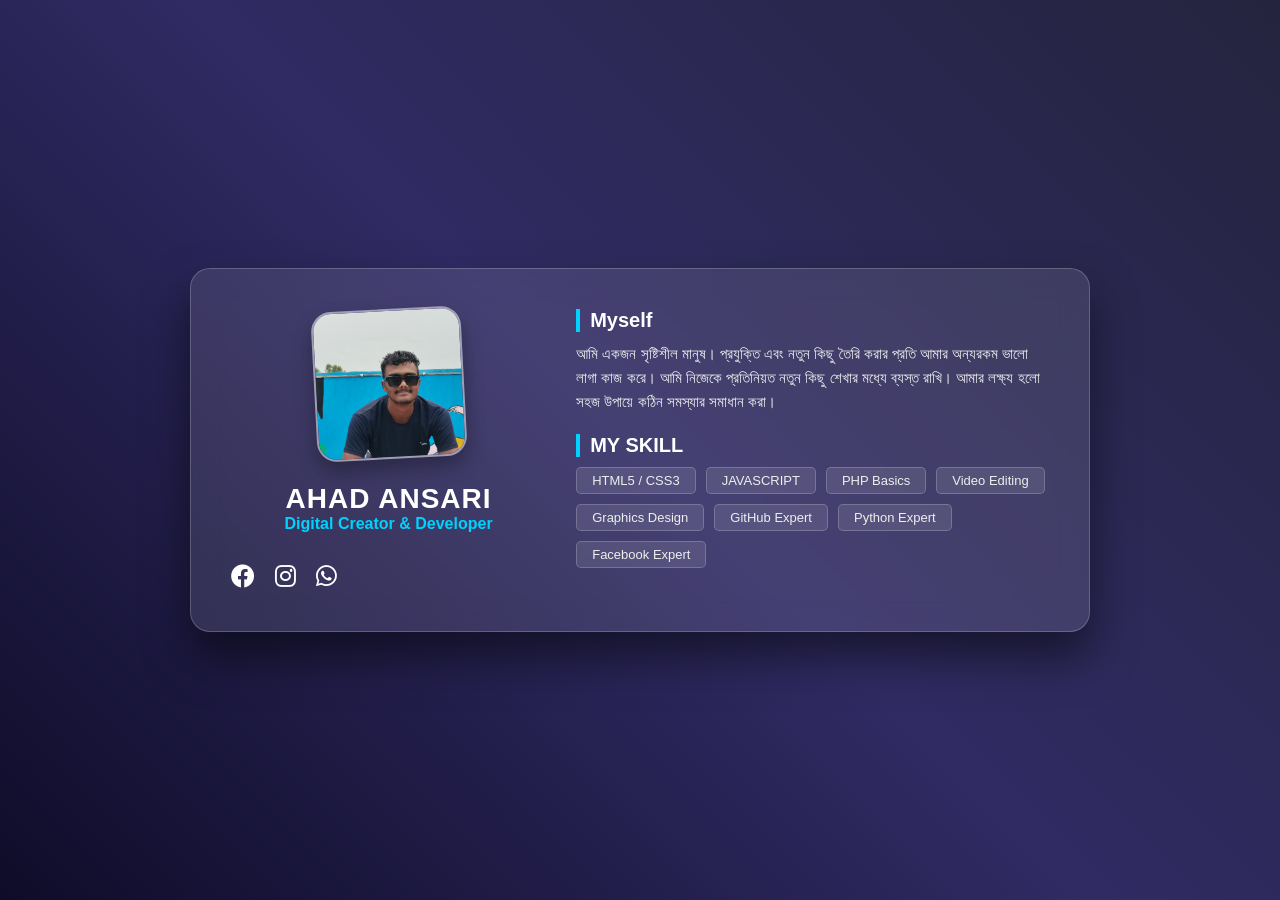
==== index.html @ 4c9f2fdc "Add files via upload" ====
<!DOCTYPE html>
<html lang="bn" oncontextmenu="return false;">
<head>
    <meta charset="UTF-8">
    <meta name="viewport" content="width=device-width, initial-scale=1.0">
    <title>WEALCAME TO MY PROFILE</title>
    <link rel="stylesheet" href="https://cdnjs.cloudflare.com/ajax/libs/font-awesome/6.0.0/css/all.min.css">
    
    <style>
        /* ইউনিক গ্লাস ডিজাইন */
        * { margin: 0; padding: 0; box-sizing: border-box; }
        
        body { 
            background: linear-gradient(45deg, #0f0c29, #302b63, #24243e); 
            height: 100vh; display: flex; justify-content: center; align-items: center;
            font-family: 'Segoe UI', sans-serif; overflow: hidden;
            -webkit-user-select: none; user-select: none;
        }

        .container {
            position: relative; width: 90%; max-width: 900px; height: auto;
            background: rgba(255, 255, 255, 0.1); backdrop-filter: blur(15px);
            border-radius: 20px; border: 1px solid rgba(255, 255, 255, 0.2);
            padding: 40px; display: flex; flex-wrap: wrap; gap: 30px;
            box-shadow: 0 25px 45px rgba(0,0,0,0.5);
        }

        /* বাম পাশের প্রোফাইল অংশ */
        .profile-side { flex: 1; min-width: 250px; text-align: center; }
        
        .profile-img {
            width: 150px; height: 150px; border-radius: 20px;
            object-fit: cover; border: 2px solid rgba(255, 255, 255, 0.5);
            box-shadow: 0 10px 20px rgba(0,0,0,0.3); transform: rotate(-3deg);
        }

        .profile-side h1 { color: #fff; margin-top: 20px; font-size: 28px; letter-spacing: 1px; }
        .profile-side p { color: #00d2ff; font-weight: bold; margin-bottom: 20px; }

        /* ডান পাশের বায়ো অংশ */
        .bio-side { flex: 1.5; min-width: 300px; color: #eee; }
        .bio-side h2 { color: #fff; font-size: 20px; margin-bottom: 10px; border-left: 4px solid #00d2ff; padding-left: 10px; }
        .bio-side p { font-size: 15px; line-height: 1.6; margin-bottom: 20px; }

        .skill-container { display: flex; flex-wrap: wrap; gap: 10px; }
        .skill-badge { background: rgba(255,255,255,0.1); padding: 5px 15px; border-radius: 5px; font-size: 13px; border: 1px solid rgba(255,255,255,0.2); transition: 0.3s; }
        .skill-badge:hover { background: #00d2ff; color: #000; font-weight: bold; }

        /* সোশ্যাল বাটন */
        .social-links { margin-top: 30px; display: flex; gap: 20px; }
        .social-links a { color: #fff; font-size: 24px; transition: 0.3s; }
        .social-links a:hover { color: #00d2ff; transform: scale(1.3); }

        /* মোবাইল স্ক্রিন এর জন্য */
        @media (max-width: 768px) {
            .container { flex-direction: column; text-align: center; height: 90vh; overflow-y: auto; }
            .profile-side h1 { font-size: 22px; }
            .bio-side h2 { border-left: none; border-bottom: 2px solid #00d2ff; display: inline-block; padding: 0 10px; }
        }
    </style>
</head>
<body>

    <div class="container">
        <div class="profile-side">
            <img src="photo.jpg" alt="Profile" class="profile-img">
            <h1>AHAD ANSARI</h1>
            <p>Digital Creator & Developer</p>
            
            <div class="social-links">
                <a href="https://www.facebook.com/md.abdul.ahad.hossain98" target="_blank"><i class="fab fa-facebook"></i></a>
                <a href="https://instagram.com/md_ahad_hossain44" target="_blank"><i class="fab fa-instagram"></i></a>
                <a href="https://wa.me/8801865378777" target="_blank"><i class="fab fa-whatsapp"></i></a>
            </div>
        </div>

        <div class="bio-side">
            <h2>Myself</h2>
            <p>আমি একজন সৃষ্টিশীল মানুষ। প্রযুক্তি এবং নতুন কিছু তৈরি করার প্রতি আমার অন্যরকম ভালো লাগা কাজ করে। আমি নিজেকে প্রতিনিয়ত নতুন কিছু শেখার মধ্যে ব্যস্ত রাখি। আমার লক্ষ্য হলো সহজ উপায়ে কঠিন সমস্যার সমাধান করা।</p>

            <h2>MY SKILL</h2>
            <div class="skill-container">
                <div class="skill-badge">HTML5 / CSS3</div>
                <div class="skill-badge">JAVASCRIPT</div>
                <div class="skill-badge">PHP Basics</div>
                <div class="skill-badge">Video Editing</div>
                <div class="skill-badge">Graphics Design</div>
                <div class="skill-badge">GitHub Expert</div>
                <div class="skill-badge">Python Expert</div>
                <div class="skill-badge">Facebook Expert</div>
            </div>
        </div>
    </div>

    <script>
        // সিকিউরিটি স্ক্রিপ্ট
        document.onkeydown = function(e) {
            if (e.ctrlKey && (e.keyCode === 67 || e.keyCode === 85 || e.keyCode === 73 || e.keyCode === 83)) {
                return false;
            }
        };
    </script>
</body>
</html>
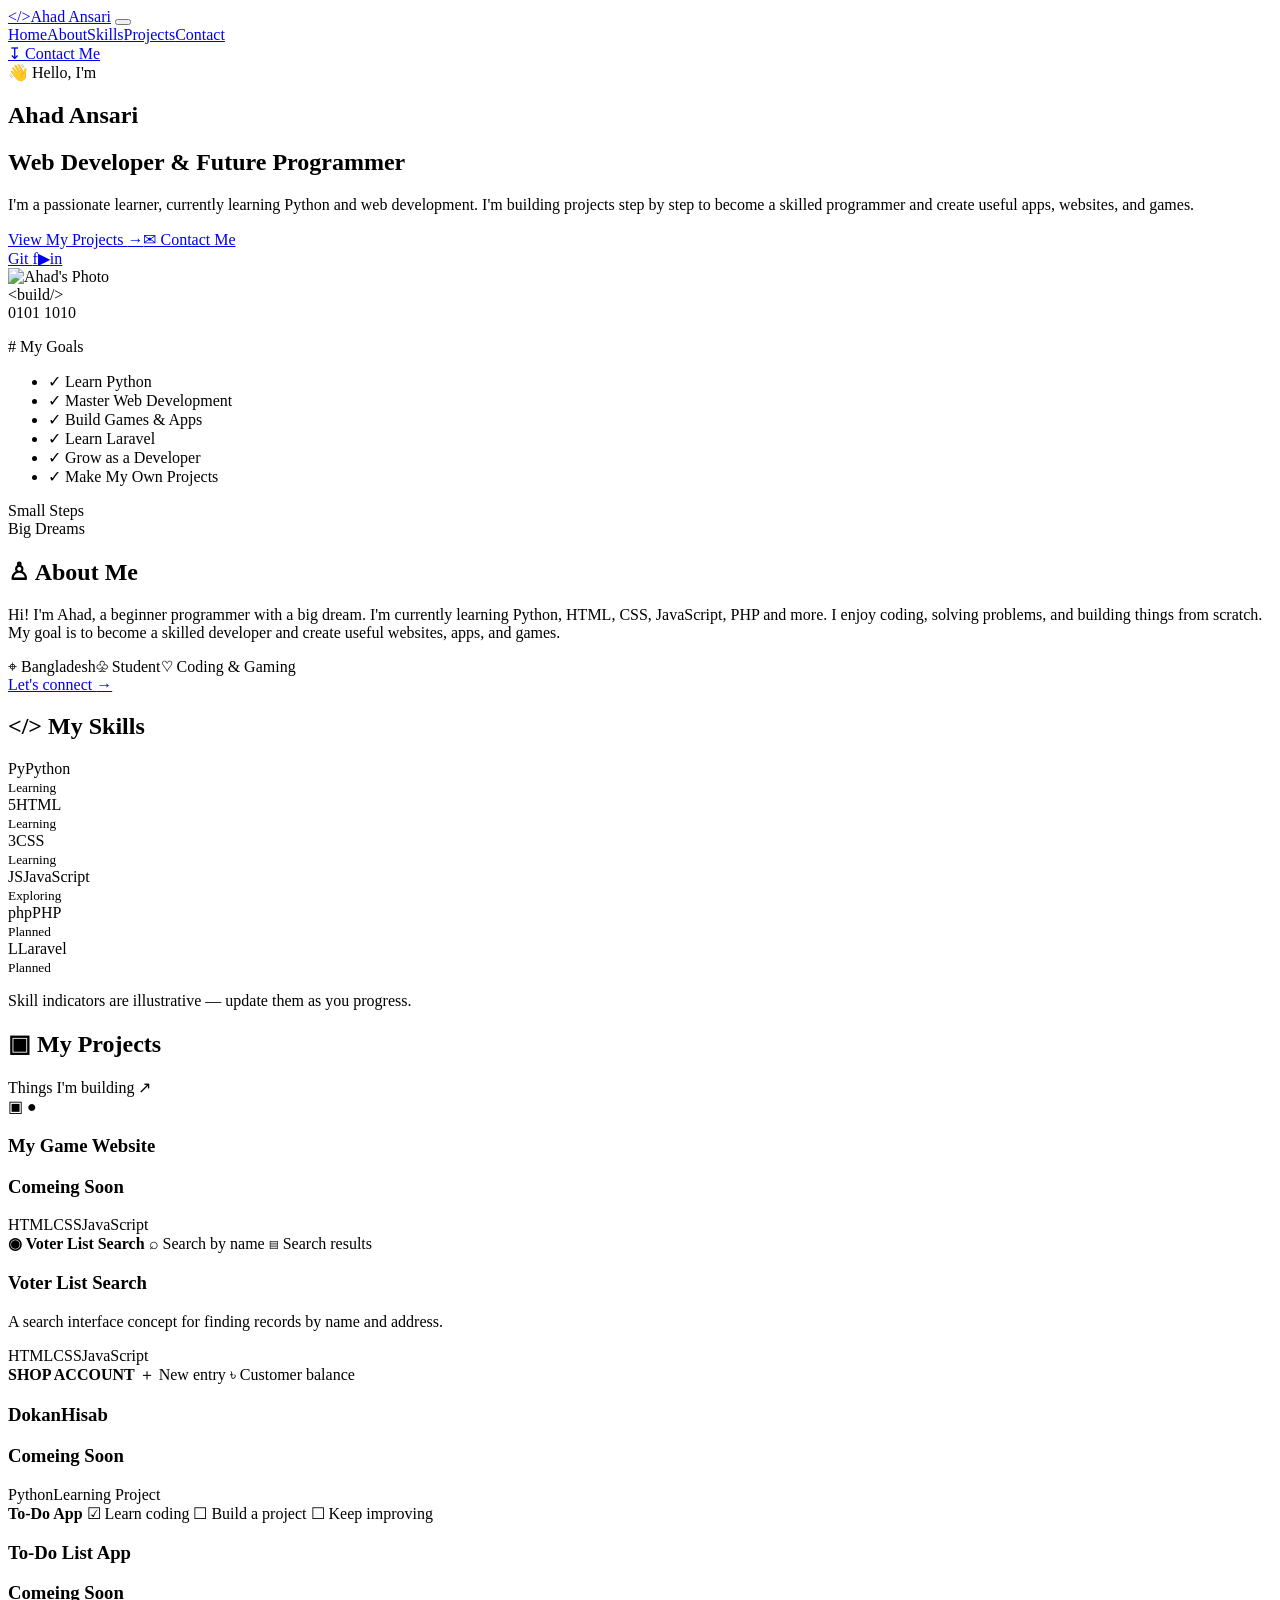
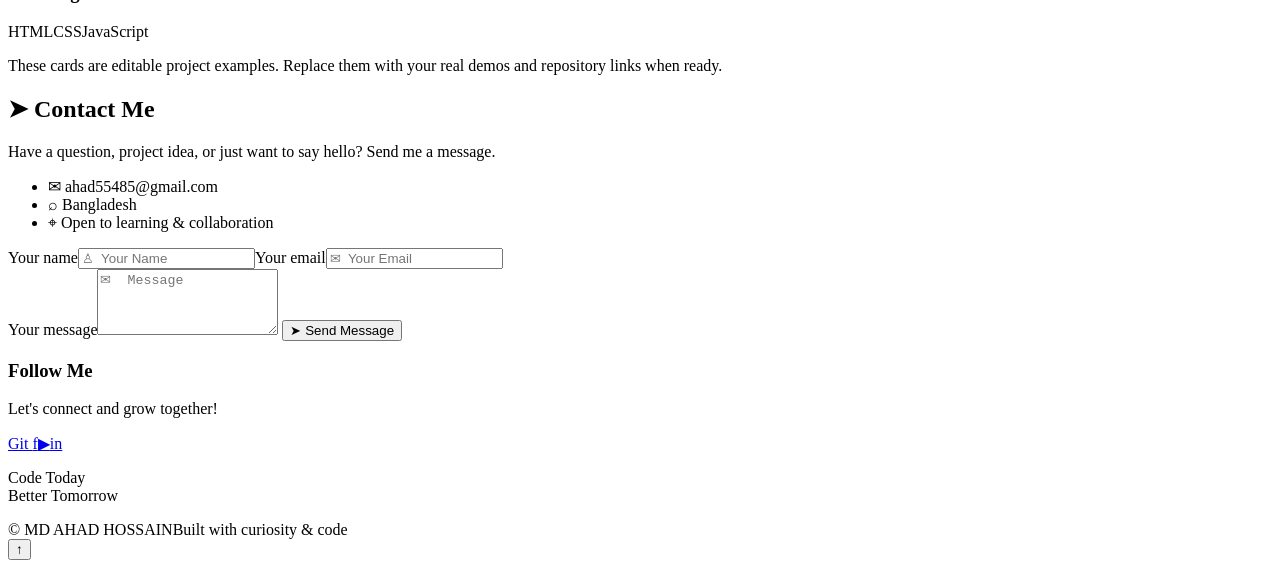
==== commit d51ed1dd: "Update index.html" ====
--- a/index.html
+++ b/index.html
@@ -1,104 +1,188 @@
 <!DOCTYPE html>
-<html lang="bn" oncontextmenu="return false;">
+<html lang="en">
 <head>
-    <meta charset="UTF-8">
-    <meta name="viewport" content="width=device-width, initial-scale=1.0">
-    <title>WEALCAME TO MY PROFILE</title>
-    <link rel="stylesheet" href="https://cdnjs.cloudflare.com/ajax/libs/font-awesome/6.0.0/css/all.min.css">
-    
-    <style>
-        /* ইউনিক গ্লাস ডিজাইন */
-        * { margin: 0; padding: 0; box-sizing: border-box; }
-        
-        body { 
-            background: linear-gradient(45deg, #0f0c29, #302b63, #24243e); 
-            height: 100vh; display: flex; justify-content: center; align-items: center;
-            font-family: 'Segoe UI', sans-serif; overflow: hidden;
-            -webkit-user-select: none; user-select: none;
-        }
-
-        .container {
-            position: relative; width: 90%; max-width: 900px; height: auto;
-            background: rgba(255, 255, 255, 0.1); backdrop-filter: blur(15px);
-            border-radius: 20px; border: 1px solid rgba(255, 255, 255, 0.2);
-            padding: 40px; display: flex; flex-wrap: wrap; gap: 30px;
-            box-shadow: 0 25px 45px rgba(0,0,0,0.5);
-        }
-
-        /* বাম পাশের প্রোফাইল অংশ */
-        .profile-side { flex: 1; min-width: 250px; text-align: center; }
-        
-        .profile-img {
-            width: 150px; height: 150px; border-radius: 20px;
-            object-fit: cover; border: 2px solid rgba(255, 255, 255, 0.5);
-            box-shadow: 0 10px 20px rgba(0,0,0,0.3); transform: rotate(-3deg);
-        }
-
-        .profile-side h1 { color: #fff; margin-top: 20px; font-size: 28px; letter-spacing: 1px; }
-        .profile-side p { color: #00d2ff; font-weight: bold; margin-bottom: 20px; }
-
-        /* ডান পাশের বায়ো অংশ */
-        .bio-side { flex: 1.5; min-width: 300px; color: #eee; }
-        .bio-side h2 { color: #fff; font-size: 20px; margin-bottom: 10px; border-left: 4px solid #00d2ff; padding-left: 10px; }
-        .bio-side p { font-size: 15px; line-height: 1.6; margin-bottom: 20px; }
-
-        .skill-container { display: flex; flex-wrap: wrap; gap: 10px; }
-        .skill-badge { background: rgba(255,255,255,0.1); padding: 5px 15px; border-radius: 5px; font-size: 13px; border: 1px solid rgba(255,255,255,0.2); transition: 0.3s; }
-        .skill-badge:hover { background: #00d2ff; color: #000; font-weight: bold; }
-
-        /* সোশ্যাল বাটন */
-        .social-links { margin-top: 30px; display: flex; gap: 20px; }
-        .social-links a { color: #fff; font-size: 24px; transition: 0.3s; }
-        .social-links a:hover { color: #00d2ff; transform: scale(1.3); }
-
-        /* মোবাইল স্ক্রিন এর জন্য */
-        @media (max-width: 768px) {
-            .container { flex-direction: column; text-align: center; height: 90vh; overflow-y: auto; }
-            .profile-side h1 { font-size: 22px; }
-            .bio-side h2 { border-left: none; border-bottom: 2px solid #00d2ff; display: inline-block; padding: 0 10px; }
-        }
-    </style>
+  <meta charset="UTF-8">
+  <meta name="viewport" content="width=device-width, initial-scale=1.0">
+  <meta name="theme-color" content="#050817">
+  <meta name="description" content="Ahad's developer portfolio — learning, building, and dreaming bigger.">
+  <title>Ahad | Developer Portfolio</title>
+  <link rel="preconnect" href="https://fonts.googleapis.com">
+  <link rel="preconnect" href="https://fonts.gstatic.com" crossorigin>
+  <link href="https://fonts.googleapis.com/css2?family=Inter:wght@400;500;600;700;800&family=JetBrains+Mono:wght@400;600&display=swap" rel="stylesheet">
+  <link rel="stylesheet" href="style.css">
+  <script src="script.js" defer></script>
 </head>
 <body>
+  <div class="page-glow glow-one"></div><div class="page-glow glow-two"></div>
+  <header class="site-header">
+    <a class="brand" href="#home" aria-label="Ahad home"><span class="brand-icon">&lt;/&gt;</span><span>Ahad Ansari</span></a>
+    <button class="menu-toggle" id="menuToggle" aria-label="Open navigation" aria-expanded="false"><span></span><span></span><span></span></button>
+    <nav class="nav" id="mainNav">
+      <a class="nav-link active" href="#home">Home</a><a class="nav-link" href="#about">About</a><a class="nav-link" href="#skills">Skills</a><a class="nav-link" href="#projects">Projects</a><a class="nav-link" href="#contact">Contact</a>
+    </nav>
+    <a class="cv-button" href="#contact"><span>↧</span> Contact Me</a>
+  </header>
 
-    <div class="container">
-        <div class="profile-side">
-            <img src="photo.jpg" alt="Profile" class="profile-img">
-            <h1>AHAD ANSARI</h1>
-            <p>Digital Creator & Developer</p>
-            
-            <div class="social-links">
-                <a href="https://www.facebook.com/md.abdul.ahad.hossain98" target="_blank"><i class="fab fa-facebook"></i></a>
-                <a href="https://instagram.com/md_ahad_hossain44" target="_blank"><i class="fab fa-instagram"></i></a>
-                <a href="https://wa.me/8801865378777" target="_blank"><i class="fab fa-whatsapp"></i></a>
-            </div>
+  <main>
+    <section class="hero section-wrap" id="home">
+      <div class="hero-copy">
+        <span class="eyebrow"><span class="wave">👋</span> Hello, I'm</span>
+        <h1>Ahad <span>Ansari</span></h1>
+        <h2>Web Developer <span class="muted">&amp; Future Programmer</span></h2>
+        <p>I'm a passionate learner, currently learning Python and web development. I'm building projects step by step to become a skilled programmer and create useful apps, websites, and games.</p>
+        <div class="hero-actions"><a class="button button-primary" href="#projects">View My Projects <span>→</span></a><a class="button button-outline" href="#contact">✉ Contact Me</a></div>
+        <div class="socials" aria-label="Social links">
+          <a
+    href="https://github.com/MAMA-KING-143"
+    class="social-link"
+    aria-label="GitHub"
+    target="_blank"
+    rel="noopener noreferrer"
+>
+    Git
+</a><a href="#" class="social-link placeholder-link" aria-label="Facebook">f</a><a href="#" class="social-link placeholder-link" aria-label="YouTube">▶</a><a href="#" class="social-link placeholder-link" aria-label="LinkedIn">in</a>
         </div>
+      </div>
+      <div class="hero-art" aria-label="Developer illustration">
+        <div class="orbit orbit-a"></div><div class="orbit orbit-b"></div>
+        <div class="avatar-card">
+       <img src="ahad1.jpg" alt="Ahad's Photo" class="avatar-photo">
+       </div>
 
-        <div class="bio-side">
-            <h2>Myself</h2>
-            <p>আমি একজন সৃষ্টিশীল মানুষ। প্রযুক্তি এবং নতুন কিছু তৈরি করার প্রতি আমার অন্যরকম ভালো লাগা কাজ করে। আমি নিজেকে প্রতিনিয়ত নতুন কিছু শেখার মধ্যে ব্যস্ত রাখি। আমার লক্ষ্য হলো সহজ উপায়ে কঠিন সমস্যার সমাধান করা।</p>
+      <div class="floating-code code-one">&lt;build/&gt;</div>
+      <div class="floating-code code-two">0101 1010</div>
+      <aside class="goals-card">
+        <p class="mono card-label"># My Goals</p>
+        <ul><li><span>✓</span> Learn Python</li><li><span>✓</span> Master Web Development</li><li><span>✓</span> Build Games &amp; Apps</li><li><span>✓</span> Learn Laravel</li><li><span>✓</span> Grow as a Developer</li><li><span>✓</span> Make My Own Projects</li></ul>
+        <p class="goal-slogan">Small Steps<br><span>Big Dreams</span></p><div class="tiny-line"></div>
+      </aside>
+    </section>
 
-            <h2>MY SKILL</h2>
-            <div class="skill-container">
-                <div class="skill-badge">HTML5 / CSS3</div>
-                <div class="skill-badge">JAVASCRIPT</div>
-                <div class="skill-badge">PHP Basics</div>
-                <div class="skill-badge">Video Editing</div>
-                <div class="skill-badge">Graphics Design</div>
-                <div class="skill-badge">GitHub Expert</div>
-                <div class="skill-badge">Python Expert</div>
-                <div class="skill-badge">Facebook Expert</div>
-            </div>
+    <section class="about-skills section-wrap section-divider" id="about">
+      <div class="about-block">
+        <h2 class="section-title"><span class="title-icon">♙</span> About Me</h2>
+        <p>Hi! I'm Ahad, a beginner programmer with a big dream. I'm currently learning Python, HTML, CSS, JavaScript, PHP and more. I enjoy coding, solving problems, and building things from scratch. My goal is to become a skilled developer and create useful websites, apps, and games.</p>
+        <div class="mini-facts"><span>⌖ Bangladesh</span><span>♧ Student</span><span>♡ Coding &amp; Gaming</span></div>
+        <a class="text-link" href="#contact">Let's connect <span>→</span></a>
+      </div>
+      <div class="skills-block" id="skills">
+        <h2 class="section-title"><span class="title-icon code-title">&lt;/&gt;</span> My Skills</h2>
+        <div class="skills-grid">
+          <div class="skill-card"><div class="skill-top"><span class="skill-logo python">Py</span><span>Python</span></div><div class="skill-track"><span style="width:45%"></span></div><small>Learning</small></div>
+          <div class="skill-card"><div class="skill-top"><span class="skill-logo html-logo">5</span><span>HTML</span></div><div class="skill-track"><span style="width:65%"></span></div><small>Learning</small></div>
+          <div class="skill-card"><div class="skill-top"><span class="skill-logo css-logo">3</span><span>CSS</span></div><div class="skill-track"><span style="width:45%"></span></div><small>Learning</small></div>
+          <div class="skill-card"><div class="skill-top"><span class="skill-logo js-logo">JS</span><span>JavaScript</span></div><div class="skill-track"><span style="width:20%"></span></div><small>Exploring</small></div>
+          <div class="skill-card"><div class="skill-top"><span class="skill-logo php-logo">php</span><span>PHP</span></div><div class="skill-track"><span style="width:15%"></span></div><small>Planned</small></div>
+          <div class="skill-card"><div class="skill-top"><span class="skill-logo laravel-logo">L</span><span>Laravel</span></div><div class="skill-track"><span style="width:10%"></span></div><small>Planned</small></div>
         </div>
+        <p class="skills-note">Skill indicators are illustrative — update them as you progress.</p>
+      </div>
+    </section>
+
+
+<section class="projects-section section-wrap section-divider" id="projects">
+    <div class="section-heading">
+        <h2 class="section-title"><span class="title-icon">▣</span> My Projects</h2>
+        <span class="heading-note">Things I'm building <span>↗</span></span>
     </div>
 
-    <script>
-        // সিকিউরিটি স্ক্রিপ্ট
-        document.onkeydown = function(e) {
-            if (e.ctrlKey && (e.keyCode === 67 || e.keyCode === 85 || e.keyCode === 73 || e.keyCode === 83)) {
-                return false;
-            }
-        };
-    </script>
+    <div class="project-grid">
+
+        <article class="project-card" data-link="https://example.com/game">
+            <div class="project-art game-art">
+                <span class="pixel-sun"></span>
+                <span class="pixel-hill"></span>
+                <span class="pixel-player">▣</span>
+                <span class="pixel-coin">●</span>
+            </div>
+            <div class="project-content">
+                <h3>My Game Website</h3>
+                <h3>Comeing Soon</h3>
+                <div class="tags">
+                    <span>HTML</span><span>CSS</span><span>JavaScript</span>
+                </div>
+            </div>
+        </article>
+
+        <article class="project-card" data-link="https://mama-king-143.github.io/VOTER_LIST/">
+            <div class="project-art voter-art">
+                <div class="mock-window">
+                    <b>◉ Voter List Search</b>
+                    <span>⌕ Search by name</span>
+                    <span>▤ Search results</span>
+                </div>
+            </div>
+            <div class="project-content">
+                <h3>Voter List Search</h3>
+                <p>A search interface concept for finding records by name and address.</p>
+                
+                <div class="tags">
+                    <span>HTML</span><span>CSS</span><span>JavaScript</span>
+                </div>
+            </div>
+        </article>
+
+        <article class="project-card" data-link="https://example.com/dokanhisab">
+            <div class="project-art shop-art">
+                <div class="shop-window">
+                    <b>SHOP ACCOUNT</b>
+                    <span>＋ New entry</span>
+                    <span>৳ Customer balance</span>
+                </div>
+            </div>
+            <div class="project-content">
+                <h3>DokanHisab</h3>
+                <h3>Comeing Soon</h3>
+                <div class="tags">
+                    <span>Python</span><span>Learning Project</span>
+                </div>
+            </div>
+        </article>
+
+        <article class="project-card" data-link="https://example.com/todo-app">
+            <div class="project-art todo-art">
+                <div class="todo-window">
+                    <b>To-Do App</b>
+                    <span>☑ Learn coding</span>
+                    <span>☐ Build a project</span>
+                    <span>☐ Keep improving</span>
+                </div>
+            </div>
+            <div class="project-content">
+                <h3>To-Do List App</h3>
+                <h3>Comeing Soon</h3>
+                <div class="tags">
+                    <span>HTML</span><span>CSS</span><span>JavaScript</span>
+                </div>
+            </div>
+        </article>
+
+    </div>
+</section>
+
+
+      <p class="project-note">These cards are editable project examples. Replace them with your real demos and repository links when ready.</p>
+    </section>
+
+    <section class="contact-section section-wrap section-divider" id="contact">
+      <div class="contact-intro"><h2 class="section-title"><span class="title-icon">➤</span> Contact Me</h2><p>Have a question, project idea, or just want to say hello? Send me a message.</p><ul class="contact-details"><li>✉ <span>ahad55485@gmail.com</span></li><li>⌕ <span>Bangladesh</span></li><li>⌖ <span>Open to learning &amp; collaboration</span></li></ul></div>
+      <form class="contact-form" id="contactForm">
+        <div class="form-row"><label><span class="sr-only">Your name</span><input name="name" placeholder="♙  Your Name" required></label><label><span class="sr-only">Your email</span><input name="email" type="email" placeholder="✉  Your Email" required></label></div>
+        <label><span class="sr-only">Your message</span><textarea name="message" rows="4" placeholder="✉  Message" required></textarea></label>
+        <button class="button button-primary send-button" type="submit">➤ Send Message</button><p class="form-status" id="formStatus" role="status"></p>
+      </form>
+      <div class="follow-block"><h3>Follow Me</h3><p>Let's connect and grow together!</p><div class="socials"><a
+    href="https://github.com/MAMA-KING-143"
+    class="social-link"
+    aria-label="GitHub"
+    target="_blank"
+    rel="noopener noreferrer"
+>
+    Git
+</a><a href="https://github.com/MAMA-KING-143" class="social-link placeholder-link" aria-label="Facebook">f</a><a href="#" class="social-link placeholder-link" aria-label="YouTube">▶</a><a href="#" class="social-link placeholder-link" aria-label="LinkedIn">in</a></div><p class="handwritten">Code Today<br>Better Tomorrow</p></div>
+    </section>
+  </main>
+  <footer class="footer"><span>© <span id="year"></span> MD AHAD HOSSAIN</span><span>Built with curiosity &amp; code</span></footer>
+  <button class="back-to-top" id="backToTop" aria-label="Back to top">↑</button>
 </body>
 </html>
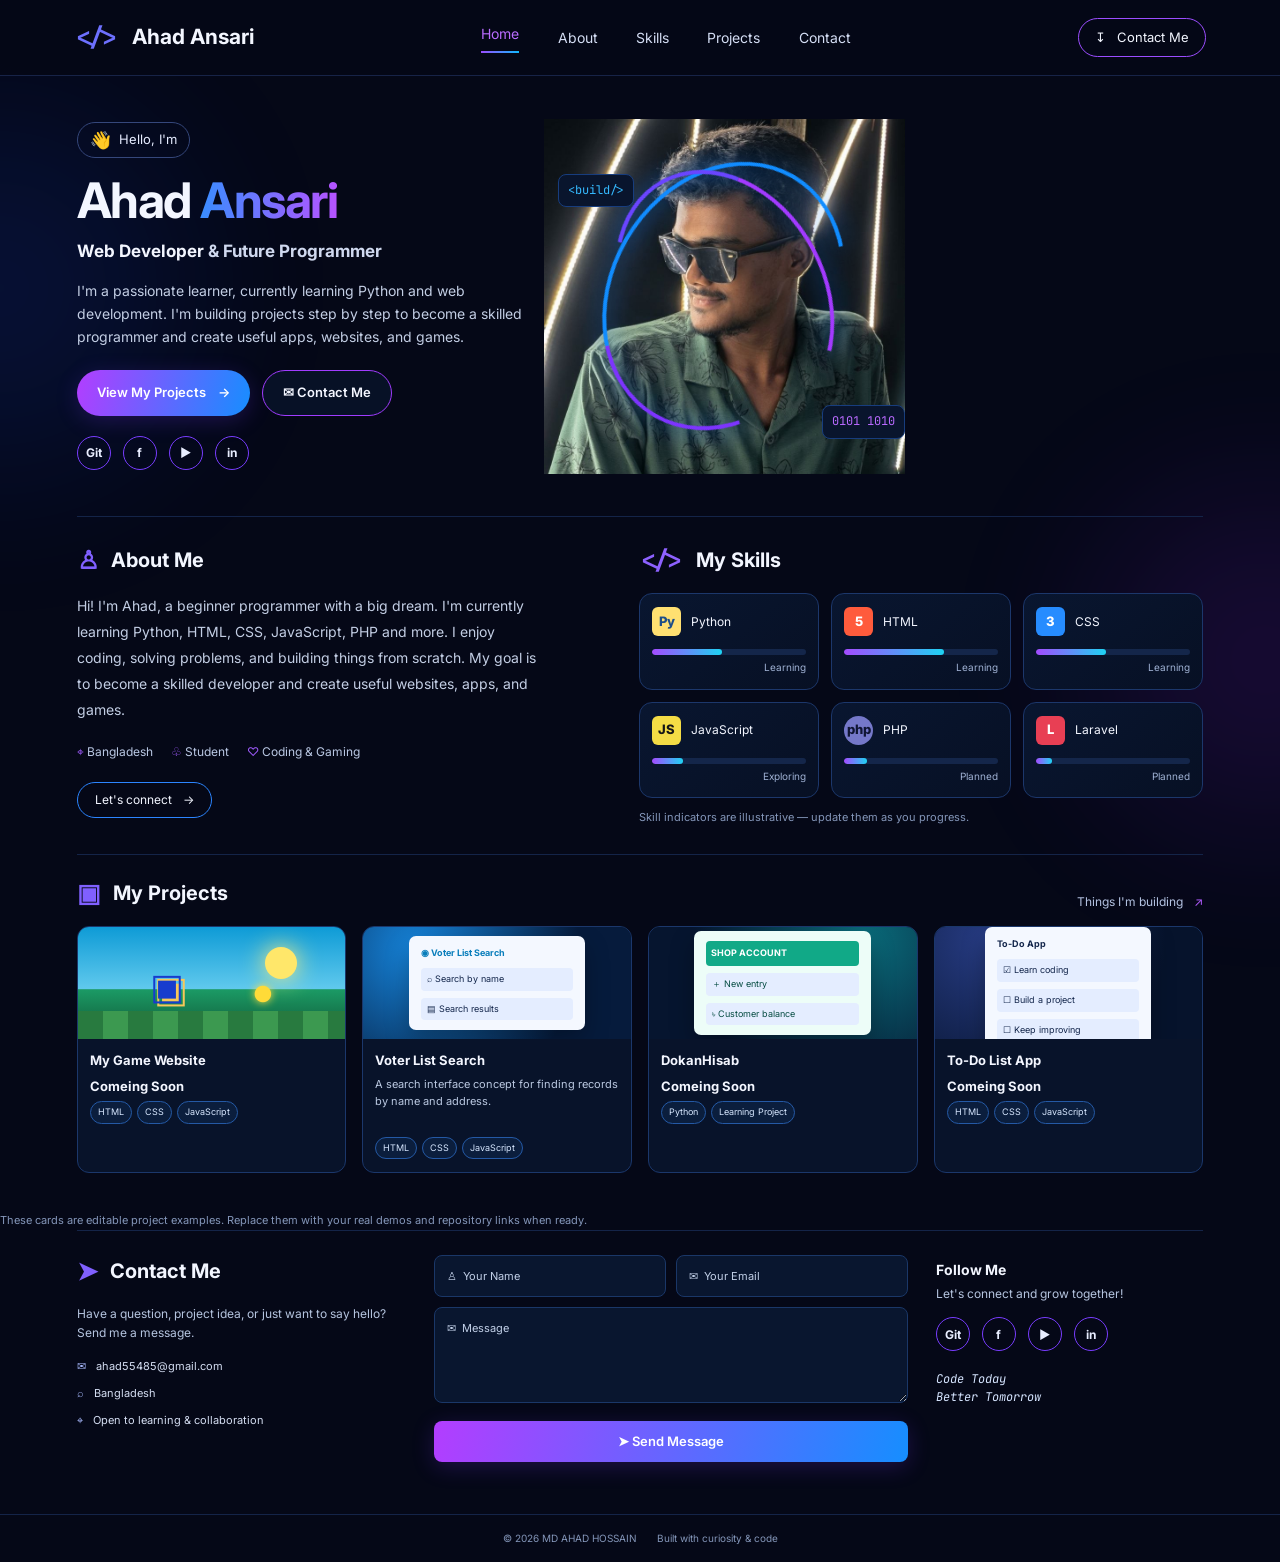
==== commit 6df35289: "Update index.html" ====
--- a/index.html
+++ b/index.html
@@ -104,7 +104,7 @@
             </div>
         </article>
 
-        <article class="project-card" data-link="https://mama-king-143.github.io/VOTER_LIST/">
+        <article class="project-card" data-link="#voter">
             <div class="project-art voter-art">
                 <div class="mock-window">
                     <b>◉ Voter List Search</b>
--- a/style.css
+++ b/style.css
@@ -0,0 +1,62 @@
+/* Ahad's dark neon portfolio — edit this file to customize the design. */
+:root{--bg:#050817;--panel:#09132b;--panel2:#0a1834;--text:#f3f6ff;--muted:#aebbd8;--blue:#10b9ff;--purple:#9b4dff;--line:#142958;--cyan:#20e7d1}
+*{box-sizing:border-box}html{scroll-behavior:smooth;scroll-padding-top:90px}body{margin:0;background:var(--bg);color:var(--text);font-family:Inter,Arial,sans-serif;line-height:1.65;overflow-x:hidden}a{color:inherit;text-decoration:none}button,input,textarea{font:inherit}.page-glow{position:fixed;pointer-events:none;filter:blur(90px);opacity:.13;z-index:-1;border-radius:50%}.glow-one{width:360px;height:360px;background:#164bff;top:12%;left:-180px}.glow-two{width:330px;height:330px;background:#9b22ff;right:-150px;top:55%}.site-header{height:76px;padding:0 max(5.8vw,24px);display:flex;align-items:center;justify-content:space-between;border-bottom:1px solid #172347;background:rgba(5,8,23,.9);backdrop-filter:blur(14px);position:sticky;top:0;z-index:20}.brand{display:flex;gap:13px;align-items:center;font-weight:700;font-size:21px}.brand-icon{font-family:"JetBrains Mono",monospace;font-size:25px;font-weight:700;color:#6d70ff}.nav{display:flex;gap:clamp(18px,3vw,46px);align-items:center}.nav-link{color:#d5def5;font-size:14px;transition:.2s}.nav-link:hover,.nav-link.active{color:#b96cff}.nav-link.active:after{content:"";display:block;height:2px;background:linear-gradient(90deg,var(--purple),var(--blue));margin-top:5px}.cv-button{border:1px solid var(--purple);padding:8px 16px;border-radius:22px;font-size:13px;white-space:nowrap}.cv-button:hover{box-shadow:0 0 20px #8a35ff44}.cv-button span{margin-right:7px}.menu-toggle{display:none;background:none;border:0;padding:8px}.menu-toggle span{display:block;width:23px;height:2px;background:white;margin:5px}
+.section-wrap{width:min(1180px,88%);margin:auto}.hero{min-height:440px;display:grid;grid-template-columns:1.12fr .9fr .7fr;align-items:center;gap:18px;padding-top:40px;padding-bottom:40px;position:relative}.hero-copy{position:relative;z-index:2}.eyebrow{display:inline-flex;align-items:center;gap:8px;border:1px solid #35477b;border-radius:20px;padding:3px 12px;font-size:13px;color:#e6ecff}.wave{font-size:17px}.hero h1{font-size:clamp(34px,4vw,49px);line-height:1.14;letter-spacing:-1.5px;margin:15px 0 4px}.hero h1 span{background:linear-gradient(90deg,#398dff,#b653ff);background-clip:text;-webkit-background-clip:text;color:transparent}.hero h2{font-size:17px;margin:8px 0 10px}.muted{color:#d0d9ef}.hero-copy>p,.about-block>p{font-size:14px;color:#c3cee4;max-width:490px}.hero-actions{display:flex;flex-wrap:wrap;gap:12px;margin-top:22px}.button{border:0;border-radius:28px;padding:11px 20px;display:inline-flex;align-items:center;justify-content:center;gap:12px;font-size:13px;font-weight:600;cursor:pointer;transition:transform .2s,box-shadow .2s}.button:hover{transform:translateY(-2px)}.button-primary{color:white;background:linear-gradient(105deg,#b33dff,#168eff);box-shadow:0 5px 22px #7b35ff36}.button-outline{border:1px solid #a03cff;background:#071126}.socials{display:flex;gap:12px;margin-top:20px}.social-link{width:34px;height:34px;border:1px solid #793dff;border-radius:50%;display:grid;place-items:center;font-size:12px;font-weight:700;color:#e8edff;transition:.2s}.social-link:hover{background:#7e38ff;transform:translateY(-2px)}.hero-art{height:355px;position:relative;display:grid;place-items:center;overflow:hidden}.orbit{position:absolute;width:230px;height:280px;border:4px solid transparent;border-radius:50%;transform:rotate(30deg);filter:drop-shadow(0 0 13px #147dff)}.orbit-a{border-left-color:#118dff;border-top-color:#118dff;border-bottom-color:#7d34ff}.orbit-b{width:205px;height:265px;transform:rotate(-28deg);border-right-color:#a33aff;border-top-color:#6a45ff}avatar-card {
+    position: relative;
+    width: 210px;
+    height: 252px;
+    overflow: hidden;
+    border-radius: 18px;
+    border: 1px solid rgba(0, 217, 255, 0.45);
+
+    box-shadow:
+        0 0 20px rgba(0, 217, 255, 0.18),
+        0 0 40px rgba(139, 92, 246, 0.12);
+}
+
+.avatar-photo {
+    display: block;
+    width: 100%;
+    height: 100%;
+    object-fit: cover;
+    object-position: center top;
+    border-radius: inherit;
+    transition: transform 0.4s ease;
+}
+
+.avatar-card:hover .avatar-photo {
+    transform: scale(1.03);
+}
+
+/* Your Personal Photo */
+.avatar-photo {
+    display: block;
+    width: 100%;
+    height: 100%;
+    object-fit: cover;
+    object-position: center 20%;
+    border-radius: inherit;
+    transition: transform 0.4s ease;
+}
+
+/* Subtle Zoom Effect */
+.avatar-card:hover .avatar-photo {
+    transform: scale(1.04);
+}
+    
+
+
+.avatar-photo {
+    width: 100%;
+    height: 100%;
+    object-fit: cover;
+    object-position: center;
+    display: block;
+    border-radius: inherit;
+}avatar-body{height:185px;width:210px;clip-path:polygon(29% 0,42% 8%,60% 8%,75% 0,95% 23%,100% 100%,0 100%,5% 23%);background:linear-gradient(100deg,#07112b,#111d4a 50%,#05091b);display:grid;place-items:center;text-align:center}.avatar-body span{font-family:"JetBrains Mono",monospace;color:#638cff;font-size:17px;font-style:italic;line-height:1.35;transform:rotate(-5deg);text-shadow:0 0 14px #3c65ff}.floating-code{position:absolute;font-family:"JetBrains Mono",monospace;font-size:12px;color:#35baff;background:#09152d;border:1px solid #173d7e;padding:6px 9px;border-radius:8px}.code-one{top:55px;left:4%}.code-two{bottom:35px;right:0;color:#b96aff}.goals-card{border:1px solid #14264c;border-radius:16px;background:linear-gradient(145deg,#071126eF,#050a19eF);padding:18px 17px;box-shadow:0 15px 40px #0003}.mono{font-family:"JetBrains Mono",monospace}.card-label{font-size:12px;color:#91b7ff;margin:0 0 10px}.goals-card ul{padding:0;margin:0;list-style:none}.goals-card li{font-size:11px;white-space:nowrap;color:#dce6ff;margin:8px 0}.goals-card li span{color:var(--cyan);font-weight:800;margin-right:7px}.goal-slogan{font-family:"JetBrains Mono",monospace;color:#438bff;font-size:19px;line-height:1.4;margin:22px 0 8px}.goal-slogan span{color:#a05bff}.tiny-line{width:34px;height:2px;background:#168eff}
+.section-divider{border-top:1px solid #142448}.about-skills{display:grid;grid-template-columns:.9fr 1.1fr;gap:9%;padding-top:27px;padding-bottom:28px}.section-title{font-size:20px;display:flex;align-items:center;gap:12px;margin:0 0 16px}.title-icon{font-size:25px;line-height:1;color:#8060ff}.code-title{font-family:"JetBrains Mono",monospace;color:#8d61ff;font-weight:700}.about-block>p{line-height:1.85;margin-top:0}.mini-facts{display:flex;flex-wrap:wrap;gap:18px;color:#bac8e4;font-size:12px;margin:20px 0}.mini-facts span:first-letter{color:#a15cff}.text-link{display:inline-block;border:1px solid #2c85ff;border-radius:20px;padding:7px 17px;font-size:12px}.text-link span{margin-left:8px}.skills-grid{display:grid;grid-template-columns:repeat(3,1fr);gap:12px}.skill-card{padding:13px 12px;border:1px solid #1c376b;border-radius:13px;background:linear-gradient(140deg,#091630,#071024);min-width:0}.skill-top{display:flex;align-items:center;gap:10px;font-size:12px}.skill-logo{width:29px;height:29px;display:grid;place-items:center;font-weight:800;font-size:13px;border-radius:6px}.python{background:#ffe071;color:#1d4e88}.html-logo{background:#ff5b3c;color:#fff}.css-logo{background:#268cff;color:white}.js-logo{background:#f4dc45;color:#161616}.php-logo{background:#7578c9;color:#101533;border-radius:50%}.laravel-logo{background:#e83f54;color:white}.skill-track{height:6px;background:#14264a;border-radius:9px;margin-top:13px;overflow:hidden}.skill-track span{display:block;height:100%;border-radius:9px;background:linear-gradient(90deg,#a44bff,#1ed3f3)}.skill-card small{font-size:10px;color:#9fb1d3;display:block;text-align:right;margin-top:4px}.skills-note,.project-note{font-size:11px;color:#8496b9;margin:10px 0 0}
+.projects-section{padding-top:22px;padding-bottom:28px}.section-heading{display:flex;justify-content:space-between;align-items:center}.heading-note{font-size:12px;color:#b3c2e1}.heading-note span{color:#b15bff;margin-left:8px}.project-grid{display:grid;grid-template-columns:repeat(4,1fr);gap:16px}.project-card{border:1px solid #1b376b;border-radius:12px;overflow:hidden;background:#08132a;transition:transform .25s,border-color .25s}.project-card:hover{transform:translateY(-5px);border-color:#7651ff}.project-art{height:112px;position:relative;overflow:hidden;display:grid;place-items:center;background:linear-gradient(135deg,#0c3974,#07132b)}.game-art{background:linear-gradient(#0e9bd6 0%,#60c9ed 55%,#1b9a65 56%,#105333 100%)}.pixel-sun{position:absolute;width:32px;height:32px;border-radius:50%;background:#ffe76a;right:18%;top:18%;box-shadow:0 0 25px #fff17c}.pixel-hill{position:absolute;bottom:0;left:0;width:100%;height:28px;background:repeating-linear-gradient(90deg,#287a3f 0 25px,#3c9950 25px 50px)}.pixel-player{position:absolute;bottom:23px;left:27%;font-size:36px;color:#173cce;text-shadow:4px 3px #f8c75b}.pixel-coin{position:absolute;right:27%;bottom:27px;color:#ffdb38;font-size:22px;text-shadow:0 0 8px #ffdf43}.voter-art{background:radial-gradient(circle at 20% 20%,#1685dc,#061b3c 70%)}.mock-window,.shop-window,.todo-window{background:#f4f8ff;color:#13264b;border-radius:7px;padding:10px 12px;display:flex;flex-direction:column;gap:7px;font-size:9px;min-width:66%;box-shadow:0 10px 25px #0004}.mock-window b{color:#087dbb}.mock-window span,.shop-window span,.todo-window span{padding:4px 6px;background:#e4edff;border-radius:4px}.shop-art{background:radial-gradient(circle at 80% 10%,#0a6c7b,#06152f 72%)}.shop-window{background:#edfdf8;color:#074d43}.shop-window b{background:#11a987;color:white;padding:5px;border-radius:4px}.todo-art{background:radial-gradient(circle at 20% 10%,#273c84,#06132c 75%)}.todo-window{min-width:62%;font-size:9px}.project-content{padding:11px 12px 13px}.project-content h3{font-size:13px;margin:0 0 4px}.project-content p{font-size:11px;color:#bac8e1;line-height:1.6;min-height:52px;margin:0 0 9px}.tags{display:flex;flex-wrap:wrap;gap:5px}.tags span{font-size:9px;border:1px solid #2459a5;background:#0b1e3d;color:#d7e7ff;padding:3px 7px;border-radius:12px}
+.contact-section{padding-top:24px;padding-bottom:24px;display:grid;grid-template-columns:.8fr 1.15fr .65fr;gap:28px}.contact-intro>p,.follow-block>p{font-size:12px;color:#b5c4df;margin:0 0 14px}.contact-details{list-style:none;padding:0;margin:0}.contact-details li{display:flex;gap:10px;align-items:flex-start;font-size:11px;color:#a9baff;margin:9px 0}.contact-details li span{color:#d5def2;overflow-wrap:anywhere}.contact-form{display:flex;flex-direction:column;gap:10px}.form-row{display:grid;grid-template-columns:1fr 1fr;gap:10px}.contact-form input,.contact-form textarea{width:100%;border:1px solid #1a3768;background:#09162f;color:white;border-radius:8px;padding:11px 12px;font-size:11px;outline:none}.contact-form input:focus,.contact-form textarea:focus{border-color:#8a52ff;box-shadow:0 0 0 2px #8a52ff22}.contact-form textarea{resize:vertical}.contact-form input::placeholder,.contact-form textarea::placeholder{color:#c2d0e8}.send-button{border-radius:8px;width:100%;padding:10px}.form-status{font-size:11px;color:#64ead0;margin:0;min-height:18px}.follow-block h3{font-size:14px;margin:3px 0}.follow-block .socials{margin-top:10px}.handwritten{font-family:"JetBrains Mono",monospace!important;color:#d6e5ff!important;font-style:italic;margin-top:20px!important;line-height:1.45}.footer{border-top:1px solid #142448;min-height:48px;display:flex;justify-content:center;align-items:center;gap:20px;color:#8496b9;font-size:10px}.back-to-top{position:fixed;bottom:18px;right:18px;width:38px;height:38px;border:0;border-radius:50%;background:linear-gradient(135deg,#238dff,#9c42ff);color:white;font-size:22px;cursor:pointer;opacity:0;pointer-events:none;transform:translateY(8px);transition:.2s;z-index:15}.back-to-top.visible{opacity:1;pointer-events:auto;transform:translateY(0)}.sr-only{position:absolute;width:1px;height:1px;padding:0;margin:-1px;overflow:hidden;clip:rect(0,0,0,0);white-space:nowrap;border:0}
+@media(max-width:1050px){.hero{grid-template-columns:1.1fr .8fr}.goals-card{grid-column:1/-1;display:none}.hero-art{height:330px}.project-grid{grid-template-columns:repeat(2,1fr)}.contact-section{grid-template-columns:1fr 1.2fr}.follow-block{grid-column:1/-1;display:flex;align-items:center;gap:18px;flex-wrap:wrap}.follow-block .socials{margin:0}.handwritten{margin:0!important}}
+@media(max-width:760px){.site-header{height:66px;padding:0 6%}.menu-toggle{display:block;order:3}.cv-button{display:none}.nav{display:none;position:absolute;top:65px;left:0;right:0;padding:18px 6%;background:#070d20;border-bottom:1px solid #20335e;flex-direction:column;align-items:flex-start;gap:15px}.nav.open{display:flex}.nav-link.active:after{display:none}.hero{grid-template-columns:1fr;padding-top:45px;gap:0}.hero-copy{max-width:600px}.hero h1{font-size:clamp(34px,9vw,48px)}.hero-art{height:285px;margin-top:5px}.avatar-card{transform:scale(.85)}.orbit{transform:scale(.85) rotate(30deg)}.orbit-b{transform:scale(.85) rotate(-28deg)}.about-skills{grid-template-columns:1fr;gap:32px;padding-top:25px}.skills-grid{grid-template-columns:repeat(2,1fr)}.project-grid{gap:12px}.contact-section{grid-template-columns:1fr;gap:24px}.follow-block{grid-column:auto}.form-row{grid-template-columns:1fr}.footer{padding:12px 5%;flex-wrap:wrap;gap:5px 15px;text-align:center}}
+@media(max-width:430px){.section-wrap{width:88%}.hero-actions{gap:8px}.button{padding:10px 14px}.hero-art{height:250px}.project-grid{grid-template-columns:1fr}.project-art{height:140px}.project-content p{min-height:0}.section-title{font-size:19px}.skills-grid{gap:8px}.skill-card{padding:11px 9px}.mini-facts{gap:10px}.heading-note{display:none}}
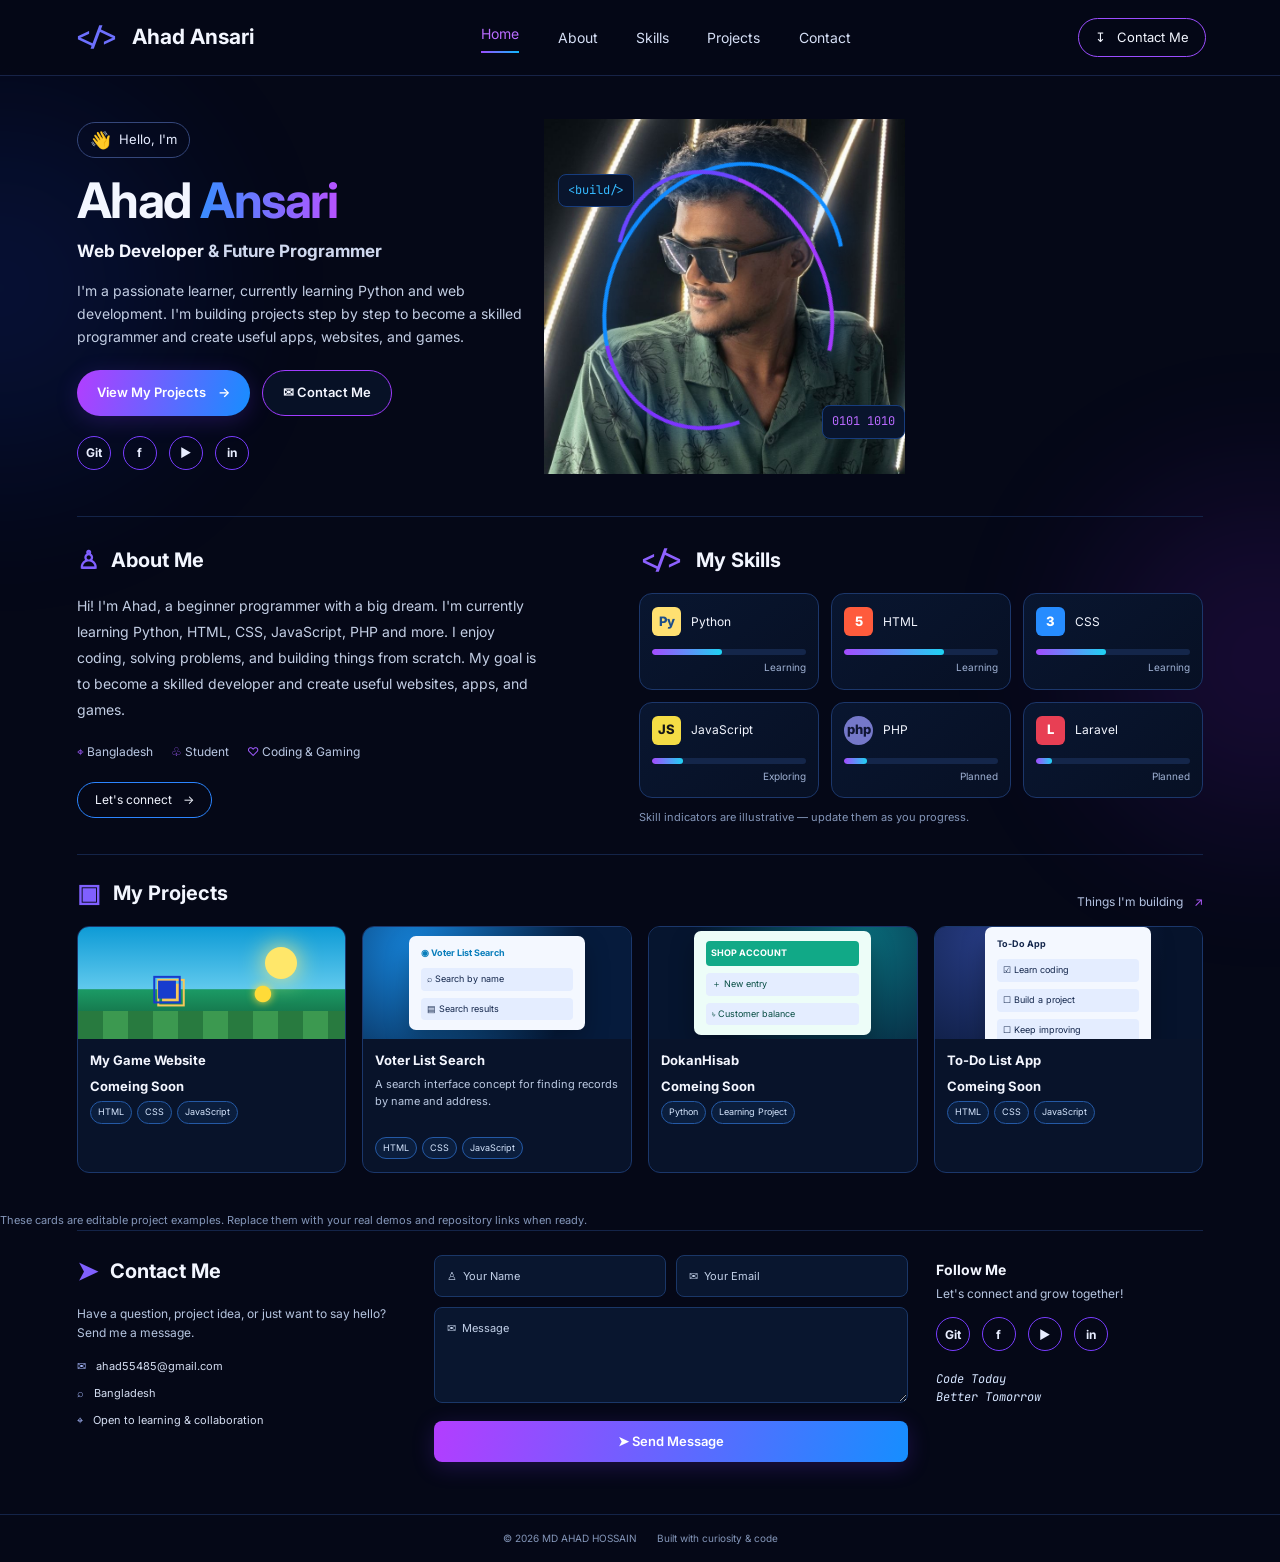
==== commit faf3da66: "Update index.html" ====
--- a/index.html
+++ b/index.html
@@ -104,7 +104,7 @@
             </div>
         </article>
 
-        <article class="project-card" data-link="#voter">
+        <article class="project-card" data-link="voter.html">
             <div class="project-art voter-art">
                 <div class="mock-window">
                     <b>◉ Voter List Search</b>
